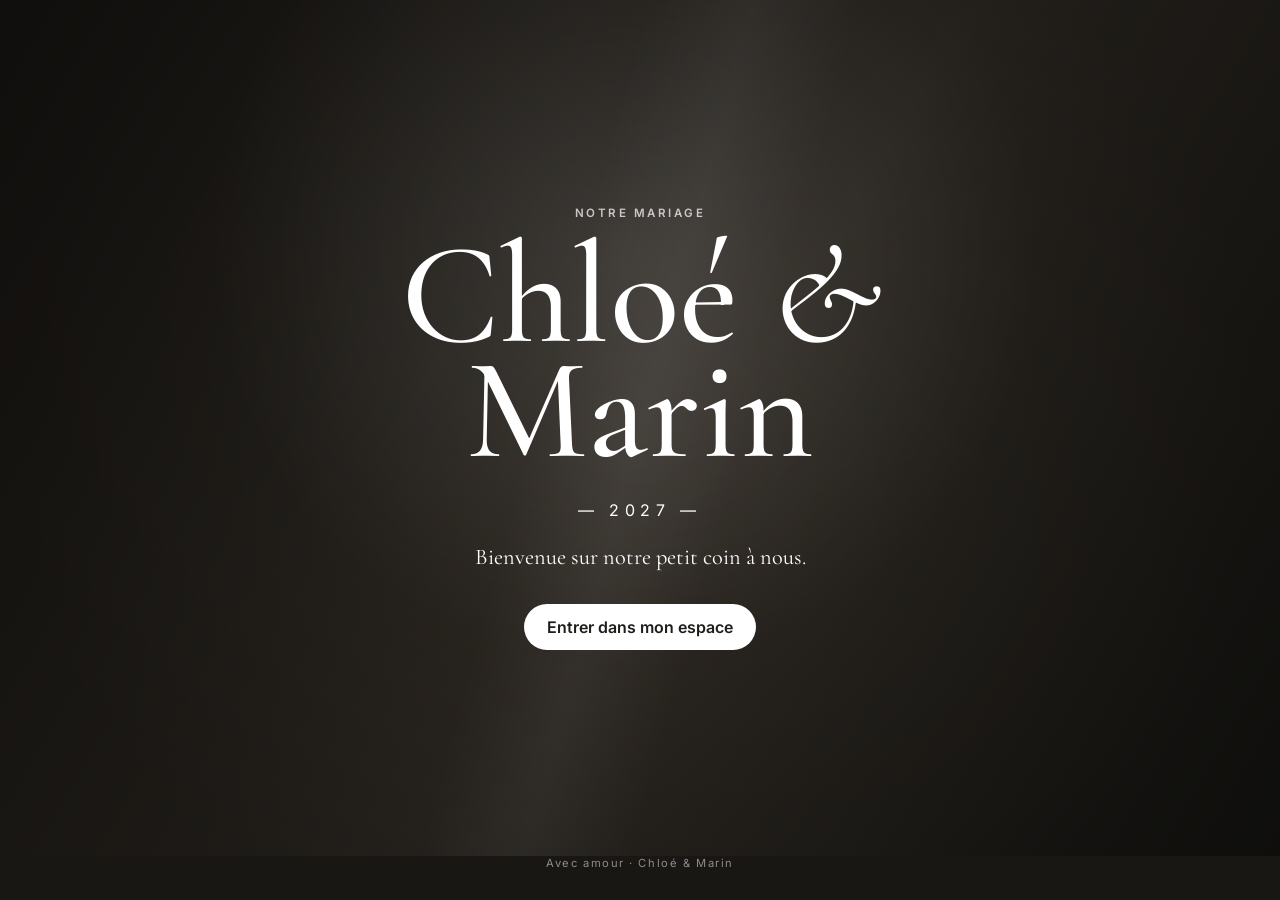
==== index.html @ 10c1517c "Add files via upload" ====
<!doctype html>
<html lang="fr">
<head>
  <meta charset="utf-8">
  <meta name="viewport" content="width=device-width, initial-scale=1">
  <title>Chloé & Marin — Notre mariage</title>
  <meta name="description" content="Le site du mariage de Chloé & Marin.">
  <link rel="preconnect" href="https://fonts.googleapis.com">
  <link rel="preconnect" href="https://fonts.gstatic.com" crossorigin>
  <link href="https://fonts.googleapis.com/css2?family=Cormorant+Garamond:wght@400;500;600;700&family=Inter:wght@400;500;600&display=swap" rel="stylesheet">
  <link rel="stylesheet" href="style.css">
</head>
<body class="landing">
  <main class="hero">
    <div class="hero-overlay"></div>
    <div class="hero-content">
      <p class="eyebrow">Notre mariage</p>
      <h1>Chloé <span>&</span> Marin</h1>
      <p class="date">— 2027 —</p>
      <p class="intro">Bienvenue sur notre petit coin à nous.</p>
      <a class="button button-light" href="login.html">Entrer dans mon espace</a>
    </div>
  </main>
  <footer class="landing-footer">Avec amour · Chloé & Marin</footer>
</body>
</html>
---- style.css ----
*{box-sizing:border-box}html,body{margin:0;min-height:100%;font-family:Inter,Arial,sans-serif;color:#25231f;background:#f7f4ef}body{min-height:100vh}a{text-decoration:none;color:inherit}button,input,select,textarea{font:inherit}.landing{background:#191714;color:#fff}.hero{min-height:calc(100vh - 44px);display:grid;place-items:center;position:relative;overflow:hidden;background:linear-gradient(120deg,#171512,#302b25 55%,#151411)}.hero:before{content:"";position:absolute;inset:-20%;background:radial-gradient(circle at 50% 35%,rgba(255,255,255,.12),transparent 35%),linear-gradient(110deg,transparent 45%,rgba(255,255,255,.05) 50%,transparent 55%);transform:rotate(-5deg)}.hero-overlay{position:absolute;inset:0;background:radial-gradient(circle at center,transparent 0,rgba(0,0,0,.3) 80%)}.hero-content{position:relative;text-align:center;max-width:800px;padding:32px}.eyebrow{text-transform:uppercase;letter-spacing:.22em;font-size:.72rem;font-weight:600;margin:0 0 18px;opacity:.72}.hero h1{font-family:"Cormorant Garamond",serif;font-size:clamp(4rem,12vw,9rem);font-weight:500;line-height:.8;margin:0}.hero h1 span,.brand span{font-style:italic;font-weight:400}.date{letter-spacing:.35em;margin:32px 0 10px}.intro{font-family:"Cormorant Garamond",serif;font-size:1.4rem;margin-bottom:34px}.button{display:inline-flex;justify-content:center;align-items:center;border:0;border-radius:999px;background:#292721;color:#fff;padding:13px 23px;cursor:pointer;font-weight:600;transition:.2s}.button:hover{transform:translateY(-1px);filter:brightness(1.08)}.button-light{background:#fff;color:#201e1b}.landing-footer{text-align:center;height:44px;font-size:.7rem;letter-spacing:.14em;opacity:.5}.simple-page{display:grid;place-items:center;background:linear-gradient(135deg,#eee8df,#f8f5f0)}.card-page{width:min(100%,520px);padding:24px}.auth-card,.content-card{background:rgba(255,255,255,.86);border:1px solid rgba(40,35,28,.09);border-radius:28px;box-shadow:0 20px 70px rgba(30,25,20,.09);padding:clamp(24px,6vw,52px)}h1,h2{font-family:"Cormorant Garamond",serif;font-weight:600}h1{font-size:clamp(2.5rem,7vw,4.4rem);line-height:.95;margin:0 0 18px}h2{font-size:1.8rem;margin:8px 0}.muted{color:#746f67;line-height:1.7}.small{font-size:.82rem;color:#777269}.optional{font-size:.75rem;color:#999}.error{color:#9b3131;background:#fff0f0;padding:10px 12px;border-radius:10px}.success{color:#28603c;background:#edf8f0;padding:10px 12px;border-radius:10px}form{display:grid;gap:18px;margin-top:28px}label{display:grid;gap:8px;font-size:.85rem;font-weight:600}input,select,textarea{width:100%;border:1px solid #d8d2c8;border-radius:12px;background:#fff;padding:12px 13px;outline:none}input:focus,select:focus,textarea:focus{border-color:#8b8276;box-shadow:0 0 0 3px rgba(139,130,118,.12)}.back-link{font-size:.82rem;color:#746f67}.topbar{height:72px;padding:0 28px;display:flex;align-items:center;justify-content:space-between;border-bottom:1px solid #e5e0d8;background:rgba(250,248,245,.9);backdrop-filter:blur(10px);position:sticky;top:0;z-index:10}.brand{font-family:"Cormorant Garamond",serif;font-size:2rem}.user-area{display:flex;gap:18px;align-items:center;font-size:.8rem}.text-button{background:none;border:0;color:#746f67;cursor:pointer}.dashboard{width:min(1100px,100%);margin:auto;padding:clamp(32px,6vw,80px) 24px}.welcome{margin-bottom:36px}.welcome h1{margin-bottom:8px}.welcome p:last-child{color:#746f67}.tiles{display:grid;grid-template-columns:repeat(2,1fr);gap:18px}.tile{min-height:220px;padding:30px;border-radius:24px;background:#fff;border:1px solid #e9e4dc;display:flex;flex-direction:column;justify-content:flex-end;transition:.25s;box-shadow:0 10px 40px rgba(30,25,20,.04)}.tile:hover{transform:translateY(-4px);box-shadow:0 18px 50px rgba(30,25,20,.1)}.tile-large{min-height:270px;background:#25231f;color:#fff}.tile-photo{background:linear-gradient(135deg,#d7c8b2,#8b7d6b);color:#fff}.tile p{color:inherit;opacity:.7;line-height:1.5;max-width:460px}.tile-icon{font-size:1.6rem;opacity:.75}.content{width:min(1000px,100%);margin:auto;padding:40px 24px 80px}.info-grid{display:grid;grid-template-columns:repeat(2,1fr);gap:16px;margin-top:30px}.info-grid article{padding:25px;border:1px solid #e9e4dc;border-radius:20px;background:#fff}.form-grid{grid-template-columns:repeat(2,1fr)}.full{grid-column:1/-1}.upload-box{display:flex;gap:12px;align-items:center;flex-wrap:wrap;padding:20px;border:1px dashed #cfc7bb;border-radius:18px;background:#faf8f4;margin:25px 0}.upload-box input{max-width:100%}.photo-grid{display:grid;grid-template-columns:repeat(3,1fr);gap:10px}.photo-grid img{width:100%;aspect-ratio:1;object-fit:cover;border-radius:12px}.story{max-width:760px}.quote{font-family:"Cormorant Garamond",serif;font-size:2rem;text-align:center;margin:50px 0 10px;color:#766b5e}@media(max-width:700px){.tiles,.info-grid,.form-grid{grid-template-columns:1fr}.full{grid-column:auto}.tile{min-height:190px}.photo-grid{grid-template-columns:repeat(2,1fr)}.topbar{padding:0 18px}.user-area span{display:none}.hero h1{font-size:4.5rem}}
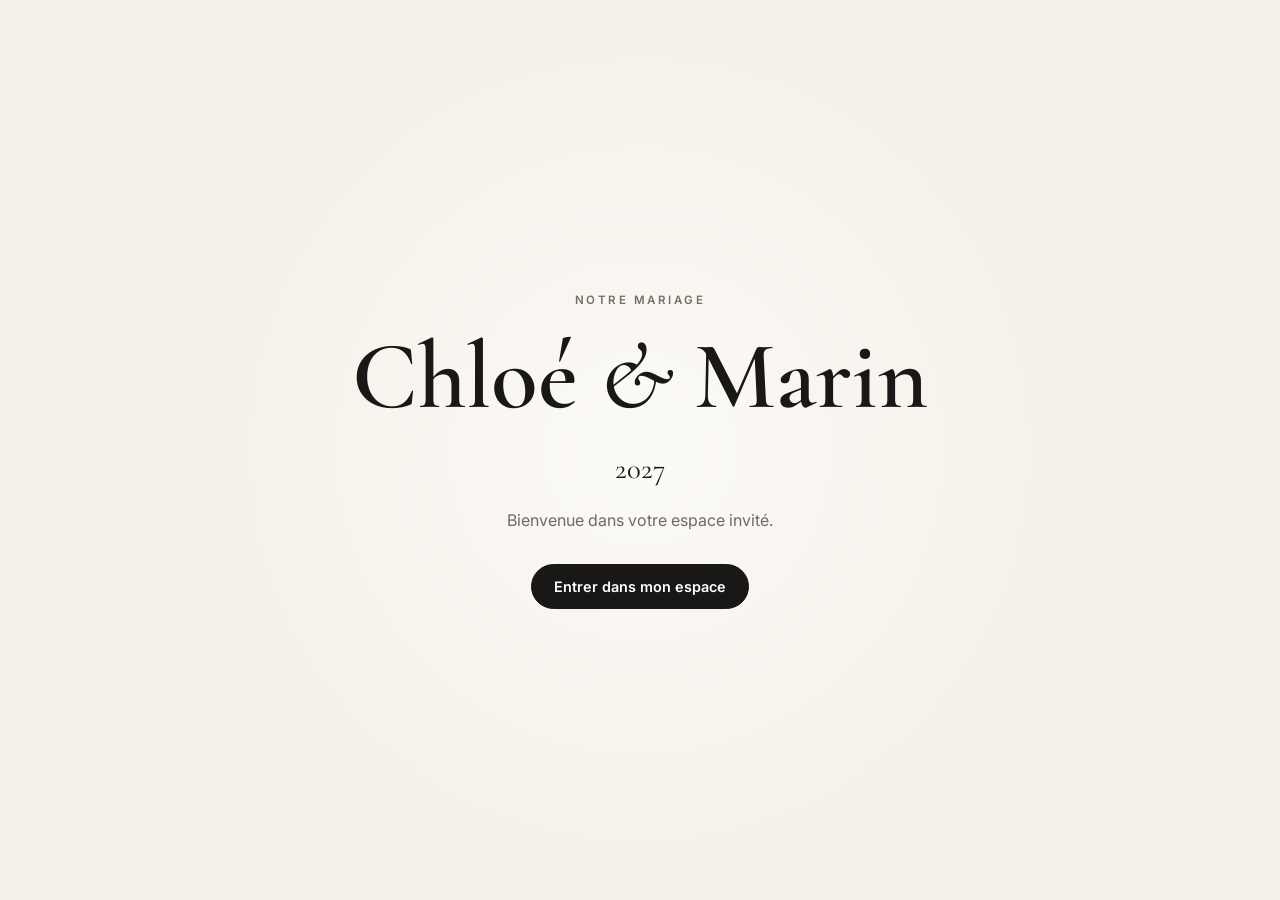
==== commit 395df476: "Add files via upload" ====
--- a/index.html
+++ b/index.html
@@ -2,25 +2,21 @@
 <html lang="fr">
 <head>
   <meta charset="utf-8">
-  <meta name="viewport" content="width=device-width, initial-scale=1">
+  <meta name="viewport" content="width=device-width,initial-scale=1">
+  <meta name="theme-color" content="#f5f0e8">
   <title>Chloé & Marin — Notre mariage</title>
-  <meta name="description" content="Le site du mariage de Chloé & Marin.">
   <link rel="preconnect" href="https://fonts.googleapis.com">
   <link rel="preconnect" href="https://fonts.gstatic.com" crossorigin>
-  <link href="https://fonts.googleapis.com/css2?family=Cormorant+Garamond:wght@400;500;600;700&family=Inter:wght@400;500;600&display=swap" rel="stylesheet">
+  <link href="https://fonts.googleapis.com/css2?family=Cormorant+Garamond:wght@500;600;700&family=Inter:wght@400;500;600&display=swap" rel="stylesheet">
   <link rel="stylesheet" href="style.css">
 </head>
 <body class="landing">
   <main class="hero">
-    <div class="hero-overlay"></div>
-    <div class="hero-content">
-      <p class="eyebrow">Notre mariage</p>
-      <h1>Chloé <span>&</span> Marin</h1>
-      <p class="date">— 2027 —</p>
-      <p class="intro">Bienvenue sur notre petit coin à nous.</p>
-      <a class="button button-light" href="login.html">Entrer dans mon espace</a>
-    </div>
+    <p class="eyebrow">Notre mariage</p>
+    <h1>Chloé <span>&</span> Marin</h1>
+    <p class="date">2027</p>
+    <p class="intro">Bienvenue dans votre espace invité.</p>
+    <a class="button" href="login.html">Entrer dans mon espace</a>
   </main>
-  <footer class="landing-footer">Avec amour · Chloé & Marin</footer>
 </body>
 </html>
--- a/style.css
+++ b/style.css
@@ -1 +1 @@
-*{box-sizing:border-box}html,body{margin:0;min-height:100%;font-family:Inter,Arial,sans-serif;color:#25231f;background:#f7f4ef}body{min-height:100vh}a{text-decoration:none;color:inherit}button,input,select,textarea{font:inherit}.landing{background:#191714;color:#fff}.hero{min-height:calc(100vh - 44px);display:grid;place-items:center;position:relative;overflow:hidden;background:linear-gradient(120deg,#171512,#302b25 55%,#151411)}.hero:before{content:"";position:absolute;inset:-20%;background:radial-gradient(circle at 50% 35%,rgba(255,255,255,.12),transparent 35%),linear-gradient(110deg,transparent 45%,rgba(255,255,255,.05) 50%,transparent 55%);transform:rotate(-5deg)}.hero-overlay{position:absolute;inset:0;background:radial-gradient(circle at center,transparent 0,rgba(0,0,0,.3) 80%)}.hero-content{position:relative;text-align:center;max-width:800px;padding:32px}.eyebrow{text-transform:uppercase;letter-spacing:.22em;font-size:.72rem;font-weight:600;margin:0 0 18px;opacity:.72}.hero h1{font-family:"Cormorant Garamond",serif;font-size:clamp(4rem,12vw,9rem);font-weight:500;line-height:.8;margin:0}.hero h1 span,.brand span{font-style:italic;font-weight:400}.date{letter-spacing:.35em;margin:32px 0 10px}.intro{font-family:"Cormorant Garamond",serif;font-size:1.4rem;margin-bottom:34px}.button{display:inline-flex;justify-content:center;align-items:center;border:0;border-radius:999px;background:#292721;color:#fff;padding:13px 23px;cursor:pointer;font-weight:600;transition:.2s}.button:hover{transform:translateY(-1px);filter:brightness(1.08)}.button-light{background:#fff;color:#201e1b}.landing-footer{text-align:center;height:44px;font-size:.7rem;letter-spacing:.14em;opacity:.5}.simple-page{display:grid;place-items:center;background:linear-gradient(135deg,#eee8df,#f8f5f0)}.card-page{width:min(100%,520px);padding:24px}.auth-card,.content-card{background:rgba(255,255,255,.86);border:1px solid rgba(40,35,28,.09);border-radius:28px;box-shadow:0 20px 70px rgba(30,25,20,.09);padding:clamp(24px,6vw,52px)}h1,h2{font-family:"Cormorant Garamond",serif;font-weight:600}h1{font-size:clamp(2.5rem,7vw,4.4rem);line-height:.95;margin:0 0 18px}h2{font-size:1.8rem;margin:8px 0}.muted{color:#746f67;line-height:1.7}.small{font-size:.82rem;color:#777269}.optional{font-size:.75rem;color:#999}.error{color:#9b3131;background:#fff0f0;padding:10px 12px;border-radius:10px}.success{color:#28603c;background:#edf8f0;padding:10px 12px;border-radius:10px}form{display:grid;gap:18px;margin-top:28px}label{display:grid;gap:8px;font-size:.85rem;font-weight:600}input,select,textarea{width:100%;border:1px solid #d8d2c8;border-radius:12px;background:#fff;padding:12px 13px;outline:none}input:focus,select:focus,textarea:focus{border-color:#8b8276;box-shadow:0 0 0 3px rgba(139,130,118,.12)}.back-link{font-size:.82rem;color:#746f67}.topbar{height:72px;padding:0 28px;display:flex;align-items:center;justify-content:space-between;border-bottom:1px solid #e5e0d8;background:rgba(250,248,245,.9);backdrop-filter:blur(10px);position:sticky;top:0;z-index:10}.brand{font-family:"Cormorant Garamond",serif;font-size:2rem}.user-area{display:flex;gap:18px;align-items:center;font-size:.8rem}.text-button{background:none;border:0;color:#746f67;cursor:pointer}.dashboard{width:min(1100px,100%);margin:auto;padding:clamp(32px,6vw,80px) 24px}.welcome{margin-bottom:36px}.welcome h1{margin-bottom:8px}.welcome p:last-child{color:#746f67}.tiles{display:grid;grid-template-columns:repeat(2,1fr);gap:18px}.tile{min-height:220px;padding:30px;border-radius:24px;background:#fff;border:1px solid #e9e4dc;display:flex;flex-direction:column;justify-content:flex-end;transition:.25s;box-shadow:0 10px 40px rgba(30,25,20,.04)}.tile:hover{transform:translateY(-4px);box-shadow:0 18px 50px rgba(30,25,20,.1)}.tile-large{min-height:270px;background:#25231f;color:#fff}.tile-photo{background:linear-gradient(135deg,#d7c8b2,#8b7d6b);color:#fff}.tile p{color:inherit;opacity:.7;line-height:1.5;max-width:460px}.tile-icon{font-size:1.6rem;opacity:.75}.content{width:min(1000px,100%);margin:auto;padding:40px 24px 80px}.info-grid{display:grid;grid-template-columns:repeat(2,1fr);gap:16px;margin-top:30px}.info-grid article{padding:25px;border:1px solid #e9e4dc;border-radius:20px;background:#fff}.form-grid{grid-template-columns:repeat(2,1fr)}.full{grid-column:1/-1}.upload-box{display:flex;gap:12px;align-items:center;flex-wrap:wrap;padding:20px;border:1px dashed #cfc7bb;border-radius:18px;background:#faf8f4;margin:25px 0}.upload-box input{max-width:100%}.photo-grid{display:grid;grid-template-columns:repeat(3,1fr);gap:10px}.photo-grid img{width:100%;aspect-ratio:1;object-fit:cover;border-radius:12px}.story{max-width:760px}.quote{font-family:"Cormorant Garamond",serif;font-size:2rem;text-align:center;margin:50px 0 10px;color:#766b5e}@media(max-width:700px){.tiles,.info-grid,.form-grid{grid-template-columns:1fr}.full{grid-column:auto}.tile{min-height:190px}.photo-grid{grid-template-columns:repeat(2,1fr)}.topbar{padding:0 18px}.user-area span{display:none}.hero h1{font-size:4.5rem}}
+*{box-sizing:border-box}html{scroll-behavior:smooth}body{margin:0;background:#f5f0e8;color:#191816;font-family:Inter,Arial,sans-serif;line-height:1.6}a{color:inherit;text-decoration:none}h1,h2,h3{font-family:"Cormorant Garamond",Georgia,serif;line-height:1.05;font-weight:600;margin:0 0 18px}h1{font-size:clamp(3rem,9vw,6rem)}h2{font-size:2rem}.landing{min-height:100vh;display:grid;place-items:center;text-align:center;background:radial-gradient(circle at center,rgba(255,255,255,.7),transparent 55%),#f5f0e8}.hero{padding:30px;max-width:800px}.hero h1 span{font-style:italic;font-weight:500}.eyebrow{letter-spacing:.22em;text-transform:uppercase;font-size:.72rem;font-weight:600;margin:0 0 18px;color:#766f65}.date{font-family:"Cormorant Garamond",serif;font-size:1.8rem;margin:0 0 10px}.intro{color:#6f6a62;margin-bottom:30px}.button{display:inline-flex;align-items:center;justify-content:center;border:1px solid #191816;background:#191816;color:#fff;padding:13px 22px;border-radius:999px;cursor:pointer;font:600 .9rem Inter,sans-serif;transition:.2s}.button:hover{transform:translateY(-1px);opacity:.92}.button.full{width:100%}.ghost-button{border:0;background:transparent;cursor:pointer;font:500 .85rem Inter;color:#6f6a62}.topbar{height:72px;padding:0 5vw;display:flex;align-items:center;justify-content:space-between;border-bottom:1px solid #dfd8ce;background:rgba(245,240,232,.92);position:sticky;top:0;z-index:5}.brand{font-family:"Cormorant Garamond",serif;font-size:1.55rem}.text-link{font-size:.85rem;color:#6f6a62}.page{max-width:1100px;margin:0 auto;padding:70px 24px}.page.narrow{max-width:720px}.welcome{margin-bottom:42px}.grid{display:grid;grid-template-columns:repeat(2,minmax(0,1fr));gap:18px}.tile,.card{background:#fbf9f5;border:1px solid #e1dbd1;border-radius:20px;box-shadow:0 12px 35px rgba(50,40,30,.05)}.tile{padding:30px;min-height:210px;transition:.2s}.tile:hover{transform:translateY(-2px);box-shadow:0 16px 40px rgba(50,40,30,.09)}.tile p{color:#746e66;margin:0}.tile-icon{font-size:1.4rem;display:block;margin-bottom:24px}.card{padding:clamp(26px,5vw,48px)}.auth-shell{min-height:100vh;display:grid;place-items:center;padding:24px}.auth-card{width:min(100%,480px)}.muted{color:#746e66}.small{font-size:.82rem;color:#7a746c}.message{min-height:24px;margin:15px 0;color:#6b665f;font-size:.9rem}.message.error{color:#9b3d3d}.message.success{color:#386447}.auth-card form{margin:28px 0}label{display:block;font-size:.86rem;font-weight:600;margin:18px 0 8px}input,select,textarea{width:100%;font:inherit;background:#fffdfa;border:1px solid #d8d0c5;border-radius:10px;padding:12px 13px;color:#191816;outline:none}input:focus,select:focus,textarea:focus{border-color:#9b9287}fieldset{border:0;padding:0;margin:28px 0}legend{font-weight:600;font-size:.9rem;margin-bottom:12px}.choice{font-weight:400;background:#fffdfa;border:1px solid #ddd5ca;padding:13px;border-radius:10px;margin:8px 0}.choice input{width:auto;margin-right:8px}.info-list{display:grid;gap:18px}.info-list>div{padding:18px 0;border-bottom:1px solid #e3ddd4}.info-list>div:last-child{border-bottom:0}.info-list p{margin:5px 0 0;color:#746e66}.upload-box{padding:22px;border:1px dashed #cfc6ba;border-radius:16px;background:#fdfbf8}.section-title{margin-top:48px}.photo-grid{display:grid;grid-template-columns:repeat(3,1fr);gap:14px}.photo-grid figure{margin:0;background:#fffdfa;border:1px solid #e2dbd1;border-radius:12px;overflow:hidden}.photo-grid img{display:block;width:100%;aspect-ratio:1/1;object-fit:cover}.photo-grid figcaption{padding:8px 10px;font-size:.72rem;color:#777067}code{font-size:.85em;background:#ece6dd;padding:2px 5px;border-radius:5px}@media(max-width:700px){.grid{grid-template-columns:1fr}.page{padding:45px 18px}.photo-grid{grid-template-columns:repeat(2,1fr)}.topbar{padding:0 18px}.hero h1{font-size:3.6rem}}
